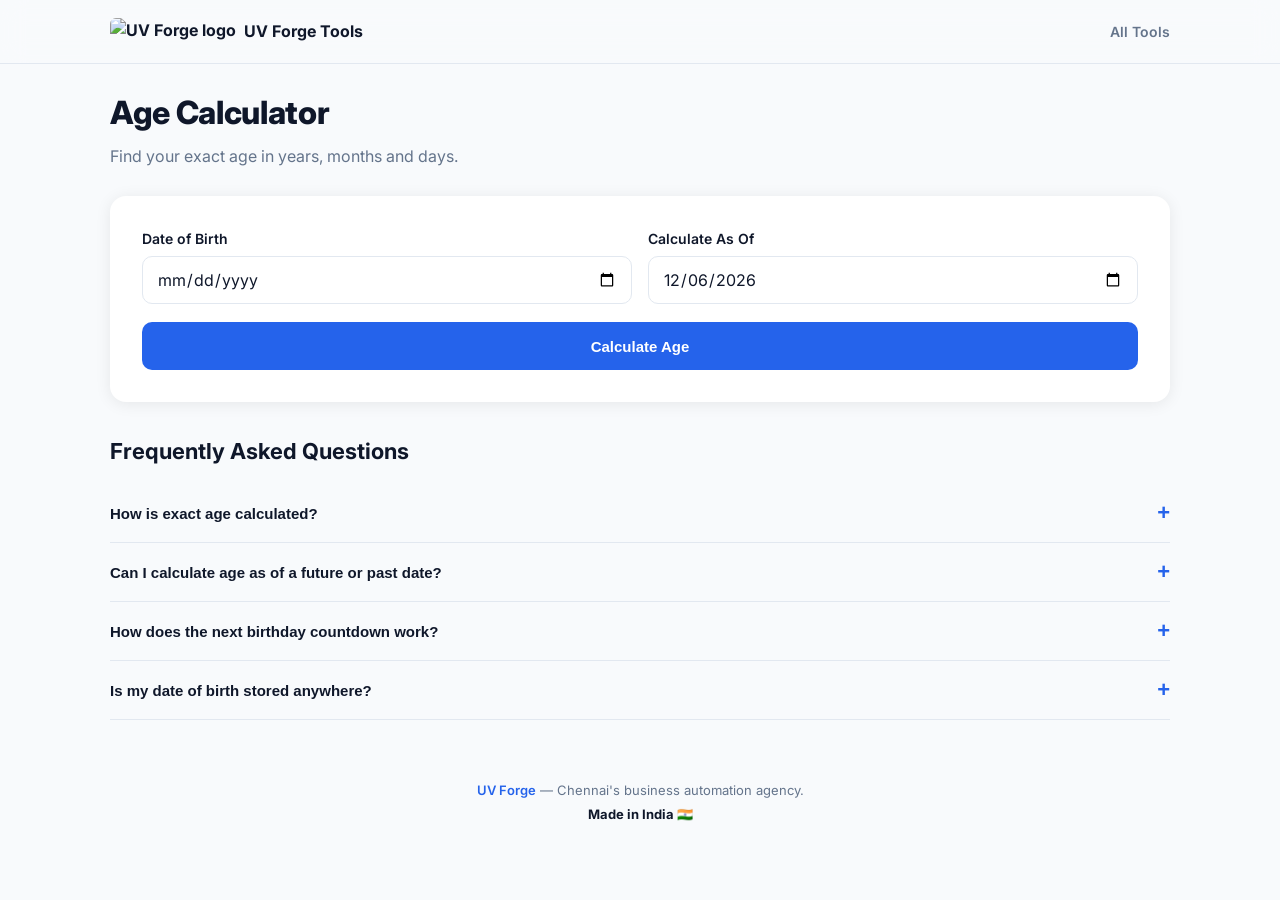
==== age-calculator.html @ b7cd0eda "Initial build: tools.uvforge.in — free Indian utility tool hub 10 tools (EMI, GST invoice, salary sl" ====
<!DOCTYPE html>
<html lang="en">
<head>
<meta charset="UTF-8">
<meta name="viewport" content="width=device-width, initial-scale=1.0">
<title>Age Calculator — Calculate Exact Age Online Free</title>
<meta name="description" content="Free online age calculator. Find your exact age in years, months and days, day of the week you were born, and countdown to your next birthday.">
<link rel="canonical" href="https://tools.uvforge.in/age-calculator.html">
<meta property="og:type" content="website">
<meta property="og:title" content="Age Calculator — Calculate Exact Age Online Free">
<meta property="og:description" content="Find your exact age in years, months, days & next birthday countdown, free.">
<meta property="og:url" content="https://tools.uvforge.in/age-calculator.html">
<meta property="og:image" content="https://i.ibb.co/tTSHgc6J/uvforge-logo-trimmed.png">
<meta name="twitter:card" content="summary">
<link rel="icon" href="https://i.ibb.co/tTSHgc6J/uvforge-logo-trimmed.png">
<link rel="preconnect" href="https://fonts.googleapis.com">
<link href="https://fonts.googleapis.com/css2?family=Inter:wght@400;600;700;800&display=swap" rel="stylesheet">
<link rel="stylesheet" href="/assets/style.css">
<script type="application/ld+json">
{ "@context":"https://schema.org","@type":"WebApplication","name":"Age Calculator","url":"https://tools.uvforge.in/age-calculator.html","applicationCategory":"UtilitiesApplication","operatingSystem":"Any","offers":{"@type":"Offer","price":"0","priceCurrency":"INR"},"publisher":{"@type":"Organization","name":"UV Forge"} }
</script>
</head>
<body>
<header class="site-header">
  <div class="container header-inner">
    <a href="/" class="logo"><img src="https://i.ibb.co/tTSHgc6J/uvforge-logo-trimmed.png" alt="UV Forge logo"> UV Forge Tools</a>
    <nav class="nav-links"><a href="/">All Tools</a></nav>
  </div>
</header>

<main class="container" style="padding-top:24px;padding-bottom:24px">
  <h1 class="tool-title">Age Calculator</h1>
  <p class="tool-desc">Find your exact age in years, months and days.</p>

  <div class="card">
    <div class="row row-2">
      <div class="field">
        <label for="dob">Date of Birth</label>
        <input type="date" id="dob">
      </div>
      <div class="field">
        <label for="asOf">Calculate As Of</label>
        <input type="date" id="asOf">
      </div>
    </div>
    <button class="btn btn-primary" onclick="calculateAge()">Calculate Age</button>

    <div class="result-panel" id="resultPanel">
      <div class="result-grid section-gap">
        <div class="stat highlight"><div class="label">Years</div><div class="value" id="rYears">0</div></div>
        <div class="stat"><div class="label">Months</div><div class="value" id="rMonths">0</div></div>
        <div class="stat"><div class="label">Days</div><div class="value" id="rDays">0</div></div>
      </div>
      <div class="result-grid">
        <div class="stat"><div class="label">Total Days Lived</div><div class="value" id="rTotalDays">0</div></div>
        <div class="stat"><div class="label">Born On</div><div class="value" id="rDow">-</div></div>
        <div class="stat"><div class="label">Next Birthday In</div><div class="value" id="rNextBday">0 days</div></div>
      </div>
      <div class="btn-row">
        <button class="btn btn-whatsapp" onclick="shareAge()">Share on WhatsApp</button>
      </div>
    </div>
  </div>

  <section class="faq">
    <h2>Frequently Asked Questions</h2>
    <div class="faq-item"><button class="faq-q">How is exact age calculated?</button><div class="faq-a">Your exact age is calculated by finding the difference between your date of birth and the reference date, broken down into complete years, months and remaining days.</div></div>
    <div class="faq-item"><button class="faq-q">Can I calculate age as of a future or past date?</button><div class="faq-a">Yes, change the "Calculate As Of" field to any date — past, present or future — to see your age on that specific date.</div></div>
    <div class="faq-item"><button class="faq-q">How does the next birthday countdown work?</button><div class="faq-a">It counts the number of days remaining until your next birthday, based on the "Calculate As Of" date, automatically rolling over to next year if your birthday this year has already passed.</div></div>
    <div class="faq-item"><button class="faq-q">Is my date of birth stored anywhere?</button><div class="faq-a">No. All calculation happens instantly in your browser using JavaScript. Your date of birth is never sent to or stored on any server.</div></div>
  </section>
</main>

<footer class="site-footer">
  <div class="container">
    <p><a href="https://uvforge.in" target="_blank" rel="noopener">UV Forge</a> — Chennai's business automation agency.</p>
    <p class="made-in-india">Made in India 🇮🇳</p>
  </div>
</footer>

<script src="/assets/app.js"></script>
<script src="/assets/share-utils.js"></script>
<script>
document.getElementById('asOf').valueAsDate = new Date();
var lastResult = null;
var DOW = ['Sunday','Monday','Tuesday','Wednesday','Thursday','Friday','Saturday'];

function calculateAge(){
  var dobVal = document.getElementById('dob').value;
  var asOfVal = document.getElementById('asOf').value;
  if(!dobVal || !asOfVal) return;
  var dob = new Date(dobVal + 'T00:00:00');
  var asOf = new Date(asOfVal + 'T00:00:00');
  if(dob > asOf) return;

  var years = asOf.getFullYear() - dob.getFullYear();
  var months = asOf.getMonth() - dob.getMonth();
  var days = asOf.getDate() - dob.getDate();
  if(days < 0){
    months -= 1;
    var prevMonth = new Date(asOf.getFullYear(), asOf.getMonth(), 0);
    days += prevMonth.getDate();
  }
  if(months < 0){
    years -= 1;
    months += 12;
  }

  var totalDays = Math.round((asOf - dob) / 86400000);

  var nextBday = new Date(asOf.getFullYear(), dob.getMonth(), dob.getDate());
  if(nextBday < asOf) nextBday = new Date(asOf.getFullYear() + 1, dob.getMonth(), dob.getDate());
  var daysToNextBday = Math.round((nextBday - asOf) / 86400000);

  lastResult = { years: years, months: months, days: days };

  document.getElementById('rYears').textContent = years;
  document.getElementById('rMonths').textContent = months;
  document.getElementById('rDays').textContent = days;
  document.getElementById('rTotalDays').textContent = formatIndianNumber(totalDays);
  document.getElementById('rDow').textContent = DOW[dob.getDay()];
  document.getElementById('rNextBday').textContent = daysToNextBday === 0 ? 'Today! 🎉' : daysToNextBday + ' days';

  document.getElementById('resultPanel').classList.add('show');
}

function shareAge(){
  if(!lastResult) return;
  waShare('Age Calculator', 'My exact age is ' + lastResult.years + ' years, ' + lastResult.months + ' months, ' + lastResult.days + ' days');
}
</script>
</body>
</html>
---- assets/style.css ----
/* ============================================================
   UV Forge Tools — shared design system
   Used by every page in this repo. Edit here to restyle globally.
   ============================================================ */
:root{
  --blue:#2563EB;
  --blue-dark:#1D4ED8;
  --blue-light:#EFF6FF;
  --bg:#F8FAFC;
  --card:#ffffff;
  --text:#0F172A;
  --text-muted:#64748B;
  --border:#E2E8F0;
  --success:#16A34A;
  --danger:#DC2626;
  --radius:16px;
  --radius-sm:10px;
  --shadow:0 2px 16px rgba(0,0,0,.08);
  --shadow-lg:0 8px 32px rgba(0,0,0,.12);
  --header-h:64px;
}
*{box-sizing:border-box}
html{scroll-behavior:smooth}
body{
  margin:0;
  font-family:'Inter',-apple-system,BlinkMacSystemFont,'Segoe UI',sans-serif;
  background:var(--bg);
  color:var(--text);
  line-height:1.55;
  -webkit-font-smoothing:antialiased;
}
img{max-width:100%}
a{color:var(--blue);text-decoration:none}
.container{max-width:1100px;margin:0 auto;padding:0 20px}

/* ---------- Header ---------- */
.site-header{
  position:sticky;top:0;z-index:50;
  height:var(--header-h);
  display:flex;align-items:center;
  background:rgba(248,250,252,.75);
  backdrop-filter:blur(12px);
  -webkit-backdrop-filter:blur(12px);
  border-bottom:1px solid var(--border);
}
.header-inner{display:flex;align-items:center;justify-content:space-between;width:100%}
.logo{display:flex;align-items:center;gap:8px;font-weight:700;font-size:16px;color:var(--text)}
.logo img{height:28px;width:auto;border-radius:6px}
.nav-links{display:flex;align-items:center;gap:20px;font-size:14px;font-weight:600}
.nav-links a{color:var(--text-muted)}
.nav-links a:hover{color:var(--blue)}

/* ---------- Hero ---------- */
.hero{padding:48px 0 32px;text-align:center}
.hero h1{font-size:clamp(28px,5vw,44px);margin:0 0 12px;font-weight:800;letter-spacing:-.02em}
.hero p{color:var(--text-muted);font-size:18px;margin:0 auto;max-width:520px}
.tool-title{font-size:clamp(24px,4vw,32px);font-weight:800;margin:0 0 6px;letter-spacing:-.01em}
.tool-desc{color:var(--text-muted);font-size:16px;margin:0 0 28px}

/* ---------- Cards ---------- */
.card{
  background:var(--card);
  border-radius:var(--radius);
  box-shadow:var(--shadow);
  padding:24px;
  margin-bottom:20px;
}
@media(min-width:640px){.card{padding:32px}}

/* ---------- Form elements ---------- */
.field{margin-bottom:18px}
.field label{display:block;font-size:14px;font-weight:600;margin-bottom:6px;color:var(--text)}
.field .hint{font-size:12px;color:var(--text-muted);margin-top:4px}
input[type=text],input[type=number],input[type=date],input[type=email],input[type=tel],select,textarea{
  width:100%;
  min-height:48px;
  padding:12px 14px;
  border:1.5px solid var(--border);
  border-radius:var(--radius-sm);
  font-size:16px;
  font-family:inherit;
  background:#fff;
  color:var(--text);
  transition:border-color .15s,box-shadow .15s;
}
textarea{min-height:100px;resize:vertical}
input:focus,select:focus,textarea:focus{
  outline:none;border-color:var(--blue);box-shadow:0 0 0 3px var(--blue-light);
}
.row{display:grid;grid-template-columns:1fr;gap:16px}
@media(min-width:560px){.row-2{grid-template-columns:1fr 1fr}.row-3{grid-template-columns:1fr 1fr 1fr}}
.toggle-group{display:inline-flex;border:1.5px solid var(--border);border-radius:var(--radius-sm);overflow:hidden}
.toggle-group button{
  border:none;background:#fff;padding:10px 18px;font-size:14px;font-weight:600;
  color:var(--text-muted);cursor:pointer;min-height:44px;
}
.toggle-group button.active{background:var(--blue);color:#fff}

/* ---------- Buttons ---------- */
.btn{
  display:inline-flex;align-items:center;justify-content:center;gap:8px;
  min-height:48px;padding:12px 24px;border-radius:var(--radius-sm);
  font-size:15px;font-weight:700;border:none;cursor:pointer;
  transition:background .15s,transform .1s;width:100%;
}
.btn:active{transform:scale(.98)}
.btn-primary{background:var(--blue);color:#fff}
.btn-primary:hover{background:var(--blue-dark)}
.btn-outline{background:#fff;color:var(--blue);border:1.5px solid var(--blue)}
.btn-outline:hover{background:var(--blue-light)}
.btn-whatsapp{background:#25D366;color:#fff}
.btn-whatsapp:hover{background:#1EBE5A}
.btn-row{display:flex;flex-direction:column;gap:10px}
@media(min-width:480px){.btn-row{flex-direction:row}}
.btn svg{width:18px;height:18px;flex-shrink:0}

/* ---------- Results ---------- */
.result-panel{display:none;margin-top:8px}
.result-panel.show{display:block;animation:fadeIn .3s ease}
@keyframes fadeIn{from{opacity:0;transform:translateY(8px)}to{opacity:1;transform:translateY(0)}}
.result-grid{display:grid;grid-template-columns:1fr 1fr;gap:12px;margin-bottom:16px}
@media(min-width:560px){.result-grid{grid-template-columns:repeat(3,1fr)}}
.stat{background:var(--blue-light);border-radius:var(--radius-sm);padding:16px;text-align:center}
.stat .label{font-size:12px;color:var(--text-muted);font-weight:600;text-transform:uppercase;letter-spacing:.03em}
.stat .value{font-size:22px;font-weight:800;color:var(--blue);margin-top:4px;word-break:break-word}
.stat.highlight{background:var(--blue);color:#fff}
.stat.highlight .label{color:rgba(255,255,255,.8)}
.stat.highlight .value{color:#fff}

table{width:100%;border-collapse:collapse;font-size:14px}
th,td{padding:10px 8px;text-align:right;border-bottom:1px solid var(--border)}
th:first-child,td:first-child{text-align:left}
th{font-weight:700;color:var(--text-muted);font-size:12px;text-transform:uppercase}
.table-wrap{overflow-x:auto;border-radius:var(--radius-sm);border:1px solid var(--border)}

/* ---------- Trust bar ---------- */
.trust-bar{
  display:flex;flex-wrap:wrap;gap:8px 20px;justify-content:center;
  padding:16px 0;font-size:13px;color:var(--text-muted);font-weight:600;
}
.trust-bar span{white-space:nowrap}

/* ---------- Tool grid (homepage) ---------- */
.tool-grid{display:grid;grid-template-columns:1fr 1fr;gap:14px;margin:32px 0}
@media(min-width:820px){.tool-grid{grid-template-columns:repeat(4,1fr)}}
.tool-card{
  background:var(--card);border-radius:var(--radius);box-shadow:var(--shadow);
  padding:20px;display:flex;flex-direction:column;gap:10px;transition:transform .15s,box-shadow .15s;
}
.tool-card:hover{transform:translateY(-3px);box-shadow:var(--shadow-lg)}
.tool-card .icon{font-size:28px}
.tool-card h3{margin:0;font-size:16px;font-weight:700}
.tool-card p{margin:0;font-size:13px;color:var(--text-muted);flex-grow:1}
.tool-card .open{font-size:14px;font-weight:700;color:var(--blue)}

/* ---------- FAQ ---------- */
.faq{margin-top:32px}
.faq h2{font-size:22px;margin-bottom:16px}
.faq-item{border-bottom:1px solid var(--border)}
.faq-q{
  width:100%;text-align:left;background:none;border:none;padding:16px 0;
  font-size:15px;font-weight:700;color:var(--text);cursor:pointer;
  display:flex;justify-content:space-between;align-items:center;gap:12px;
}
.faq-q::after{content:'+';font-size:22px;color:var(--blue);flex-shrink:0}
.faq-item.open .faq-q::after{content:'−'}
.faq-a{display:none;padding:0 0 16px;color:var(--text-muted);font-size:14px}
.faq-item.open .faq-a{display:block}

/* ---------- Footer ---------- */
.site-footer{padding:32px 0 40px;text-align:center;color:var(--text-muted);font-size:13px}
.site-footer p{margin:4px 0}
.site-footer a{color:var(--blue);font-weight:600}
.made-in-india{font-weight:700;color:var(--text);margin-top:8px}

/* ---------- Misc ---------- */
.copy-badge{
  display:inline-flex;align-items:center;gap:6px;font-size:13px;font-weight:700;
  color:var(--success);opacity:0;transition:opacity .2s;
}
.copy-badge.show{opacity:1}
.section-gap{margin-top:32px}
.qr-preview{display:flex;justify-content:center;padding:24px;background:#fff;border-radius:var(--radius-sm);border:1px solid var(--border)}
.color-swatch{width:48px;height:48px;border-radius:var(--radius-sm);border:1.5px solid var(--border);cursor:pointer}
.wa-toolbar{display:flex;flex-wrap:wrap;gap:8px;margin-bottom:12px}
.wa-toolbar button{
  min-height:40px;padding:8px 14px;border-radius:8px;border:1.5px solid var(--border);
  background:#fff;font-weight:700;font-size:14px;cursor:pointer;
}
.wa-toolbar button:hover{border-color:var(--blue);color:var(--blue)}
.gst-item-row{display:grid;grid-template-columns:1fr;gap:10px;padding:14px;border:1px solid var(--border);border-radius:var(--radius-sm);margin-bottom:10px}
@media(min-width:640px){.gst-item-row{grid-template-columns:2fr 1fr 1fr 1fr auto;align-items:end}}
.remove-row{background:none;border:none;color:var(--danger);font-weight:700;cursor:pointer;min-height:40px}
.link-btn{background:none;border:none;color:var(--blue);font-weight:700;cursor:pointer;padding:8px 0;font-size:14px}
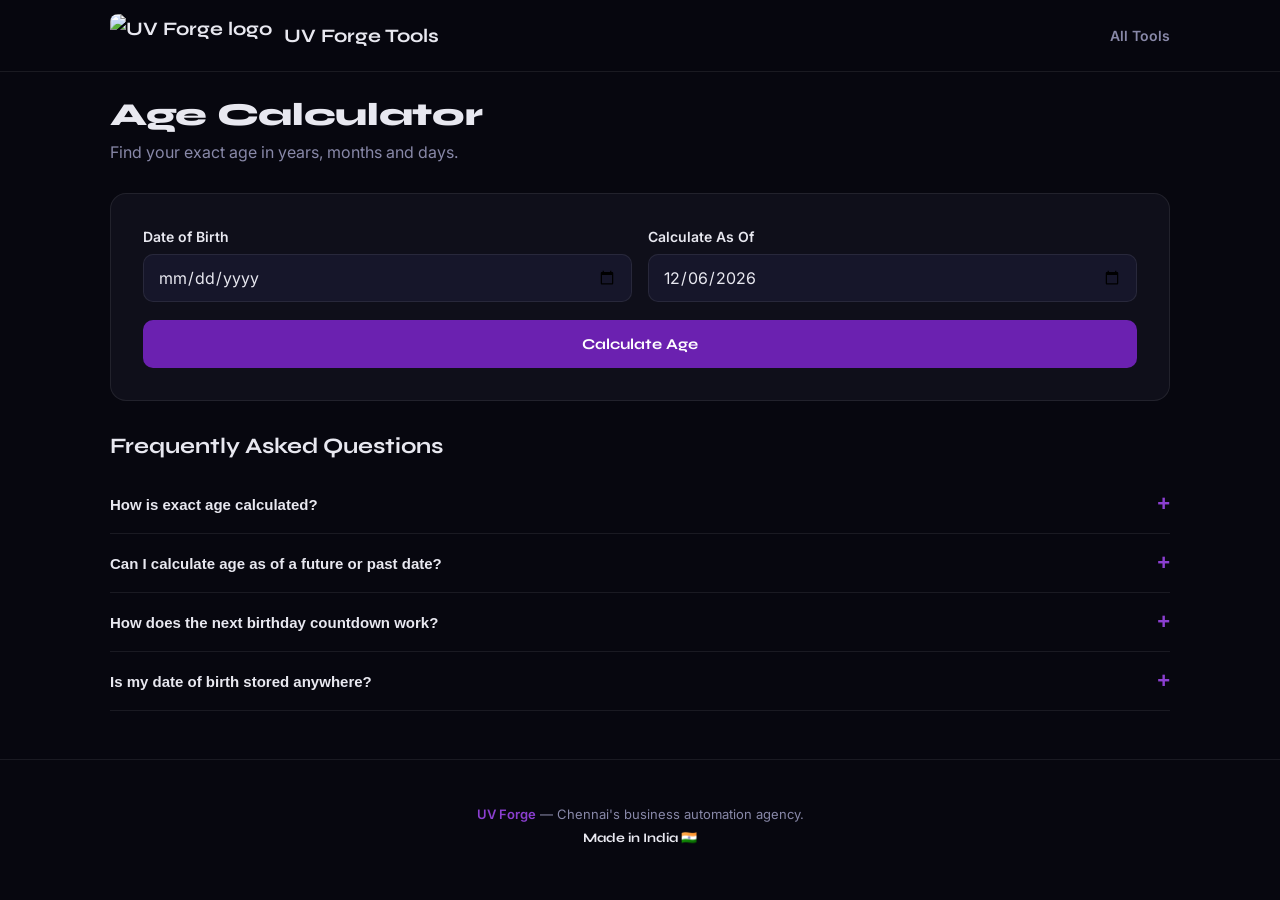
==== commit b83170c0: "Re-theme to match uvforge.in brand: dark palette, Syne font, bigger logo - Full dark theme across al" ====
--- a/age-calculator.html
+++ b/age-calculator.html
@@ -14,7 +14,7 @@
 <meta name="twitter:card" content="summary">
 <link rel="icon" href="https://i.ibb.co/tTSHgc6J/uvforge-logo-trimmed.png">
 <link rel="preconnect" href="https://fonts.googleapis.com">
-<link href="https://fonts.googleapis.com/css2?family=Inter:wght@400;600;700;800&display=swap" rel="stylesheet">
+<link href="https://fonts.googleapis.com/css2?family=Inter:wght@400;500;600;700;800&family=Syne:wght@600;700;800&display=swap" rel="stylesheet">
 <link rel="stylesheet" href="/assets/style.css">
 <script type="application/ld+json">
 { "@context":"https://schema.org","@type":"WebApplication","name":"Age Calculator","url":"https://tools.uvforge.in/age-calculator.html","applicationCategory":"UtilitiesApplication","operatingSystem":"Any","offers":{"@type":"Offer","price":"0","priceCurrency":"INR"},"publisher":{"@type":"Organization","name":"UV Forge"} }
@@ -23,7 +23,7 @@
 <body>
 <header class="site-header">
   <div class="container header-inner">
-    <a href="/" class="logo"><img src="https://i.ibb.co/tTSHgc6J/uvforge-logo-trimmed.png" alt="UV Forge logo"> UV Forge Tools</a>
+    <a href="https://uvforge.in" target="_blank" rel="noopener" class="logo"><img src="https://i.ibb.co/tTSHgc6J/uvforge-logo-trimmed.png" alt="UV Forge logo"> UV Forge Tools</a>
     <nav class="nav-links"><a href="/">All Tools</a></nav>
   </div>
 </header>
--- a/assets/style.css
+++ b/assets/style.css
@@ -1,23 +1,23 @@
 /* ============================================================
    UV Forge Tools — shared design system
-   Used by every page in this repo. Edit here to restyle globally.
+   Matches the uvforge.in brand: dark bg, purple/orange accents,
+   Syne for headings. Used by every page in this repo.
    ============================================================ */
 :root{
-  --blue:#2563EB;
-  --blue-dark:#1D4ED8;
-  --blue-light:#EFF6FF;
-  --bg:#F8FAFC;
-  --card:#ffffff;
-  --text:#0F172A;
-  --text-muted:#64748B;
-  --border:#E2E8F0;
-  --success:#16A34A;
-  --danger:#DC2626;
+  --bg:#07070F;
+  --bg2:#0F0F1A;
+  --bg3:#16162A;
+  --purple:#6B21B0;
+  --purple-light:#8B3FD0;
+  --orange:#ea580c;
+  --text:#E8E8F0;
+  --muted:#8888A8;
+  --green:#22c55e;
+  --danger:#F87171;
+  --border:rgba(255,255,255,0.08);
   --radius:16px;
   --radius-sm:10px;
-  --shadow:0 2px 16px rgba(0,0,0,.08);
-  --shadow-lg:0 8px 32px rgba(0,0,0,.12);
-  --header-h:64px;
+  --header-h:72px;
 }
 *{box-sizing:border-box}
 html{scroll-behavior:smooth}
@@ -29,8 +29,9 @@
   line-height:1.55;
   -webkit-font-smoothing:antialiased;
 }
+h1,h2,h3,h4{font-family:'Syne',sans-serif;line-height:1.2}
 img{max-width:100%}
-a{color:var(--blue);text-decoration:none}
+a{color:var(--purple-light);text-decoration:none}
 .container{max-width:1100px;margin:0 auto;padding:0 20px}
 
 /* ---------- Header ---------- */
@@ -38,30 +39,30 @@
   position:sticky;top:0;z-index:50;
   height:var(--header-h);
   display:flex;align-items:center;
-  background:rgba(248,250,252,.75);
+  background:rgba(7,7,15,.92);
   backdrop-filter:blur(12px);
   -webkit-backdrop-filter:blur(12px);
   border-bottom:1px solid var(--border);
 }
 .header-inner{display:flex;align-items:center;justify-content:space-between;width:100%}
-.logo{display:flex;align-items:center;gap:8px;font-weight:700;font-size:16px;color:var(--text)}
-.logo img{height:28px;width:auto;border-radius:6px}
+.logo{display:flex;align-items:center;gap:12px;font-weight:700;font-size:19px;color:var(--text);font-family:'Syne',sans-serif}
+.logo img{height:44px;width:auto;border-radius:8px}
 .nav-links{display:flex;align-items:center;gap:20px;font-size:14px;font-weight:600}
-.nav-links a{color:var(--text-muted)}
-.nav-links a:hover{color:var(--blue)}
+.nav-links a{color:var(--muted)}
+.nav-links a:hover{color:var(--purple-light)}
 
 /* ---------- Hero ---------- */
 .hero{padding:48px 0 32px;text-align:center}
 .hero h1{font-size:clamp(28px,5vw,44px);margin:0 0 12px;font-weight:800;letter-spacing:-.02em}
-.hero p{color:var(--text-muted);font-size:18px;margin:0 auto;max-width:520px}
+.hero p{color:var(--muted);font-size:18px;margin:0 auto;max-width:520px}
 .tool-title{font-size:clamp(24px,4vw,32px);font-weight:800;margin:0 0 6px;letter-spacing:-.01em}
-.tool-desc{color:var(--text-muted);font-size:16px;margin:0 0 28px}
+.tool-desc{color:var(--muted);font-size:16px;margin:0 0 28px}
 
 /* ---------- Cards ---------- */
 .card{
-  background:var(--card);
+  background:var(--bg2);
+  border:1px solid var(--border);
   border-radius:var(--radius);
-  box-shadow:var(--shadow);
   padding:24px;
   margin-bottom:20px;
 }
@@ -70,8 +71,8 @@
 /* ---------- Form elements ---------- */
 .field{margin-bottom:18px}
 .field label{display:block;font-size:14px;font-weight:600;margin-bottom:6px;color:var(--text)}
-.field .hint{font-size:12px;color:var(--text-muted);margin-top:4px}
-input[type=text],input[type=number],input[type=date],input[type=email],input[type=tel],select,textarea{
+.field .hint{font-size:12px;color:var(--muted);margin-top:4px}
+input[type=text],input[type=number],input[type=date],input[type=email],input[type=tel],input[type=month],select,textarea{
   width:100%;
   min-height:48px;
   padding:12px 14px;
@@ -79,35 +80,39 @@
   border-radius:var(--radius-sm);
   font-size:16px;
   font-family:inherit;
-  background:#fff;
+  background:var(--bg3);
   color:var(--text);
   transition:border-color .15s,box-shadow .15s;
 }
+input::placeholder,textarea::placeholder{color:var(--muted)}
 textarea{min-height:100px;resize:vertical}
 input:focus,select:focus,textarea:focus{
-  outline:none;border-color:var(--blue);box-shadow:0 0 0 3px var(--blue-light);
-}
+  outline:none;border-color:var(--purple-light);box-shadow:0 0 0 3px rgba(139,63,208,.2);
+}
+input[type=color]{padding:4px;cursor:pointer}
+input[type=file]{color:var(--muted);font-size:13px}
 .row{display:grid;grid-template-columns:1fr;gap:16px}
 @media(min-width:560px){.row-2{grid-template-columns:1fr 1fr}.row-3{grid-template-columns:1fr 1fr 1fr}}
-.toggle-group{display:inline-flex;border:1.5px solid var(--border);border-radius:var(--radius-sm);overflow:hidden}
+.toggle-group{display:inline-flex;border:1.5px solid var(--border);border-radius:var(--radius-sm);overflow:hidden;background:var(--bg3)}
 .toggle-group button{
-  border:none;background:#fff;padding:10px 18px;font-size:14px;font-weight:600;
-  color:var(--text-muted);cursor:pointer;min-height:44px;
-}
-.toggle-group button.active{background:var(--blue);color:#fff}
+  border:none;background:none;padding:10px 18px;font-size:14px;font-weight:600;
+  color:var(--muted);cursor:pointer;min-height:44px;
+}
+.toggle-group button.active{background:var(--purple);color:#fff}
 
 /* ---------- Buttons ---------- */
 .btn{
   display:inline-flex;align-items:center;justify-content:center;gap:8px;
   min-height:48px;padding:12px 24px;border-radius:var(--radius-sm);
   font-size:15px;font-weight:700;border:none;cursor:pointer;
-  transition:background .15s,transform .1s;width:100%;
+  transition:background .15s,transform .1s,border-color .15s,color .15s;width:100%;
+  font-family:'Syne',sans-serif;
 }
 .btn:active{transform:scale(.98)}
-.btn-primary{background:var(--blue);color:#fff}
-.btn-primary:hover{background:var(--blue-dark)}
-.btn-outline{background:#fff;color:var(--blue);border:1.5px solid var(--blue)}
-.btn-outline:hover{background:var(--blue-light)}
+.btn-primary{background:var(--purple);color:#fff}
+.btn-primary:hover{background:var(--purple-light)}
+.btn-outline{background:transparent;color:var(--text);border:1.5px solid var(--border)}
+.btn-outline:hover{border-color:var(--purple-light);color:var(--purple-light)}
 .btn-whatsapp{background:#25D366;color:#fff}
 .btn-whatsapp:hover{background:#1EBE5A}
 .btn-row{display:flex;flex-direction:column;gap:10px}
@@ -120,23 +125,26 @@
 @keyframes fadeIn{from{opacity:0;transform:translateY(8px)}to{opacity:1;transform:translateY(0)}}
 .result-grid{display:grid;grid-template-columns:1fr 1fr;gap:12px;margin-bottom:16px}
 @media(min-width:560px){.result-grid{grid-template-columns:repeat(3,1fr)}}
-.stat{background:var(--blue-light);border-radius:var(--radius-sm);padding:16px;text-align:center}
-.stat .label{font-size:12px;color:var(--text-muted);font-weight:600;text-transform:uppercase;letter-spacing:.03em}
-.stat .value{font-size:22px;font-weight:800;color:var(--blue);margin-top:4px;word-break:break-word}
-.stat.highlight{background:var(--blue);color:#fff}
-.stat.highlight .label{color:rgba(255,255,255,.8)}
-.stat.highlight .value{color:#fff}
+.stat{background:var(--bg3);border:1px solid var(--border);border-radius:var(--radius-sm);padding:16px;text-align:center}
+.stat .label{font-size:12px;color:var(--muted);font-weight:600;text-transform:uppercase;letter-spacing:.03em}
+.stat .value{
+  font-family:'Syne',sans-serif;font-size:22px;font-weight:800;margin-top:4px;word-break:break-word;
+  background:linear-gradient(135deg,var(--purple-light),var(--orange));
+  -webkit-background-clip:text;-webkit-text-fill-color:transparent;background-clip:text;
+}
+.stat.highlight{background:linear-gradient(135deg,rgba(107,33,176,.25),rgba(234,88,12,.12));border-color:rgba(107,33,176,.4)}
+.stat.highlight .value{-webkit-text-fill-color:#fff;background:none}
 
 table{width:100%;border-collapse:collapse;font-size:14px}
-th,td{padding:10px 8px;text-align:right;border-bottom:1px solid var(--border)}
+th,td{padding:10px 8px;text-align:right;border-bottom:1px solid var(--border);color:var(--text)}
 th:first-child,td:first-child{text-align:left}
-th{font-weight:700;color:var(--text-muted);font-size:12px;text-transform:uppercase}
+th{font-weight:700;color:var(--muted);font-size:12px;text-transform:uppercase}
 .table-wrap{overflow-x:auto;border-radius:var(--radius-sm);border:1px solid var(--border)}
 
 /* ---------- Trust bar ---------- */
 .trust-bar{
   display:flex;flex-wrap:wrap;gap:8px 20px;justify-content:center;
-  padding:16px 0;font-size:13px;color:var(--text-muted);font-weight:600;
+  padding:16px 0;font-size:13px;color:var(--muted);font-weight:600;
 }
 .trust-bar span{white-space:nowrap}
 
@@ -144,14 +152,14 @@
 .tool-grid{display:grid;grid-template-columns:1fr 1fr;gap:14px;margin:32px 0}
 @media(min-width:820px){.tool-grid{grid-template-columns:repeat(4,1fr)}}
 .tool-card{
-  background:var(--card);border-radius:var(--radius);box-shadow:var(--shadow);
-  padding:20px;display:flex;flex-direction:column;gap:10px;transition:transform .15s,box-shadow .15s;
-}
-.tool-card:hover{transform:translateY(-3px);box-shadow:var(--shadow-lg)}
+  background:var(--bg2);border:1px solid var(--border);border-radius:var(--radius);
+  padding:20px;display:flex;flex-direction:column;gap:10px;transition:transform .2s,border-color .2s;
+}
+.tool-card:hover{transform:translateY(-4px);border-color:rgba(107,33,176,.4)}
 .tool-card .icon{font-size:28px}
-.tool-card h3{margin:0;font-size:16px;font-weight:700}
-.tool-card p{margin:0;font-size:13px;color:var(--text-muted);flex-grow:1}
-.tool-card .open{font-size:14px;font-weight:700;color:var(--blue)}
+.tool-card h3{margin:0;font-size:16px;font-weight:700;font-family:'Syne',sans-serif;color:var(--text)}
+.tool-card p{margin:0;font-size:13px;color:var(--muted);flex-grow:1}
+.tool-card .open{font-size:14px;font-weight:700;color:var(--purple-light)}
 
 /* ---------- FAQ ---------- */
 .faq{margin-top:32px}
@@ -162,21 +170,21 @@
   font-size:15px;font-weight:700;color:var(--text);cursor:pointer;
   display:flex;justify-content:space-between;align-items:center;gap:12px;
 }
-.faq-q::after{content:'+';font-size:22px;color:var(--blue);flex-shrink:0}
+.faq-q::after{content:'+';font-size:22px;color:var(--purple-light);flex-shrink:0}
 .faq-item.open .faq-q::after{content:'−'}
-.faq-a{display:none;padding:0 0 16px;color:var(--text-muted);font-size:14px}
+.faq-a{display:none;padding:0 0 16px;color:var(--muted);font-size:14px}
 .faq-item.open .faq-a{display:block}
 
 /* ---------- Footer ---------- */
-.site-footer{padding:32px 0 40px;text-align:center;color:var(--text-muted);font-size:13px}
+.site-footer{padding:40px 0;text-align:center;color:var(--muted);font-size:13px;border-top:1px solid var(--border);margin-top:24px}
 .site-footer p{margin:4px 0}
-.site-footer a{color:var(--blue);font-weight:600}
-.made-in-india{font-weight:700;color:var(--text);margin-top:8px}
+.site-footer a{color:var(--purple-light);font-weight:600}
+.made-in-india{font-weight:700;color:var(--text);margin-top:8px;font-family:'Syne',sans-serif}
 
 /* ---------- Misc ---------- */
 .copy-badge{
   display:inline-flex;align-items:center;gap:6px;font-size:13px;font-weight:700;
-  color:var(--success);opacity:0;transition:opacity .2s;
+  color:var(--green);opacity:0;transition:opacity .2s;
 }
 .copy-badge.show{opacity:1}
 .section-gap{margin-top:32px}
@@ -185,10 +193,10 @@
 .wa-toolbar{display:flex;flex-wrap:wrap;gap:8px;margin-bottom:12px}
 .wa-toolbar button{
   min-height:40px;padding:8px 14px;border-radius:8px;border:1.5px solid var(--border);
-  background:#fff;font-weight:700;font-size:14px;cursor:pointer;
-}
-.wa-toolbar button:hover{border-color:var(--blue);color:var(--blue)}
-.gst-item-row{display:grid;grid-template-columns:1fr;gap:10px;padding:14px;border:1px solid var(--border);border-radius:var(--radius-sm);margin-bottom:10px}
+  background:var(--bg3);color:var(--text);font-weight:700;font-size:14px;cursor:pointer;
+}
+.wa-toolbar button:hover{border-color:var(--purple-light);color:var(--purple-light)}
+.gst-item-row{display:grid;grid-template-columns:1fr;gap:10px;padding:14px;background:var(--bg3);border:1px solid var(--border);border-radius:var(--radius-sm);margin-bottom:10px}
 @media(min-width:640px){.gst-item-row{grid-template-columns:2fr 1fr 1fr 1fr auto;align-items:end}}
 .remove-row{background:none;border:none;color:var(--danger);font-weight:700;cursor:pointer;min-height:40px}
-.link-btn{background:none;border:none;color:var(--blue);font-weight:700;cursor:pointer;padding:8px 0;font-size:14px}
+.link-btn{background:none;border:none;color:var(--purple-light);font-weight:700;cursor:pointer;padding:8px 0;font-size:14px}
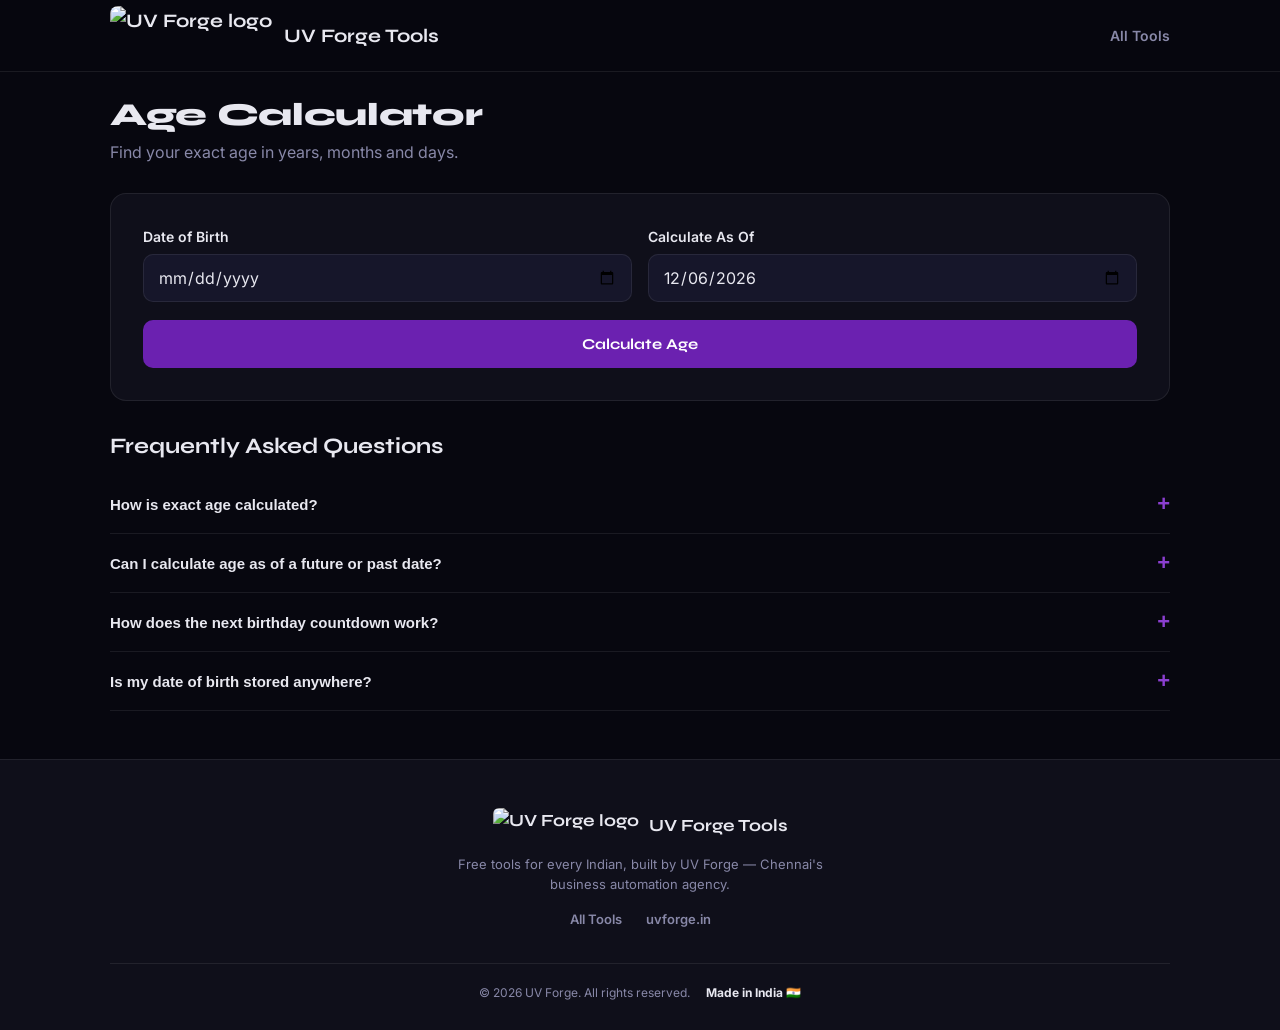
==== commit be74420e: "Bigger logo (44px -> 60px) + redesigned footer - Logo matches the 60px size now used site-wide on uv" ====
--- a/age-calculator.html
+++ b/age-calculator.html
@@ -72,9 +72,20 @@
 </main>
 
 <footer class="site-footer">
-  <div class="container">
-    <p><a href="https://uvforge.in" target="_blank" rel="noopener">UV Forge</a> — Chennai's business automation agency.</p>
-    <p class="made-in-india">Made in India 🇮🇳</p>
+  <div class="container footer-inner">
+    <a href="https://uvforge.in" target="_blank" rel="noopener" class="footer-brand">
+      <img src="https://i.ibb.co/tTSHgc6J/uvforge-logo-trimmed.png" alt="UV Forge logo">
+      <span>UV Forge Tools</span>
+    </a>
+    <p class="footer-tagline">Free tools for every Indian, built by UV Forge — Chennai's business automation agency.</p>
+    <nav class="footer-links">
+      <a href="/">All Tools</a>
+      <a href="https://uvforge.in" target="_blank" rel="noopener">uvforge.in</a>
+    </nav>
+    <div class="footer-bottom">
+      <span>© 2026 UV Forge. All rights reserved.</span>
+      <span class="made-in-india">Made in India 🇮🇳</span>
+    </div>
   </div>
 </footer>
 
--- a/assets/style.css
+++ b/assets/style.css
@@ -46,7 +46,7 @@
 }
 .header-inner{display:flex;align-items:center;justify-content:space-between;width:100%}
 .logo{display:flex;align-items:center;gap:12px;font-weight:700;font-size:19px;color:var(--text);font-family:'Syne',sans-serif}
-.logo img{height:44px;width:auto;border-radius:8px}
+.logo img{height:60px;width:auto;border-radius:8px}
 .nav-links{display:flex;align-items:center;gap:20px;font-size:14px;font-weight:600}
 .nav-links a{color:var(--muted)}
 .nav-links a:hover{color:var(--purple-light)}
@@ -176,10 +176,16 @@
 .faq-item.open .faq-a{display:block}
 
 /* ---------- Footer ---------- */
-.site-footer{padding:40px 0;text-align:center;color:var(--muted);font-size:13px;border-top:1px solid var(--border);margin-top:24px}
-.site-footer p{margin:4px 0}
-.site-footer a{color:var(--purple-light);font-weight:600}
-.made-in-india{font-weight:700;color:var(--text);margin-top:8px;font-family:'Syne',sans-serif}
+.site-footer{padding:48px 0 28px;color:var(--muted);font-size:13px;border-top:1px solid var(--border);margin-top:24px;background:var(--bg2)}
+.footer-inner{display:flex;flex-direction:column;align-items:center;text-align:center;gap:10px}
+.footer-brand{display:flex;align-items:center;gap:10px;font-family:'Syne',sans-serif;font-weight:700;font-size:17px;color:var(--text)}
+.footer-brand img{height:36px;width:auto;border-radius:6px}
+.footer-tagline{color:var(--muted);font-size:13px;max-width:420px;margin:0}
+.footer-links{display:flex;gap:24px;font-size:13px;font-weight:600;margin-top:4px}
+.footer-links a{color:var(--muted)}
+.footer-links a:hover{color:var(--purple-light)}
+.footer-bottom{width:100%;border-top:1px solid var(--border);margin-top:24px;padding-top:20px;display:flex;justify-content:center;gap:16px;flex-wrap:wrap;font-size:12px;color:var(--muted)}
+.made-in-india{font-weight:700;color:var(--text)}
 
 /* ---------- Misc ---------- */
 .copy-badge{
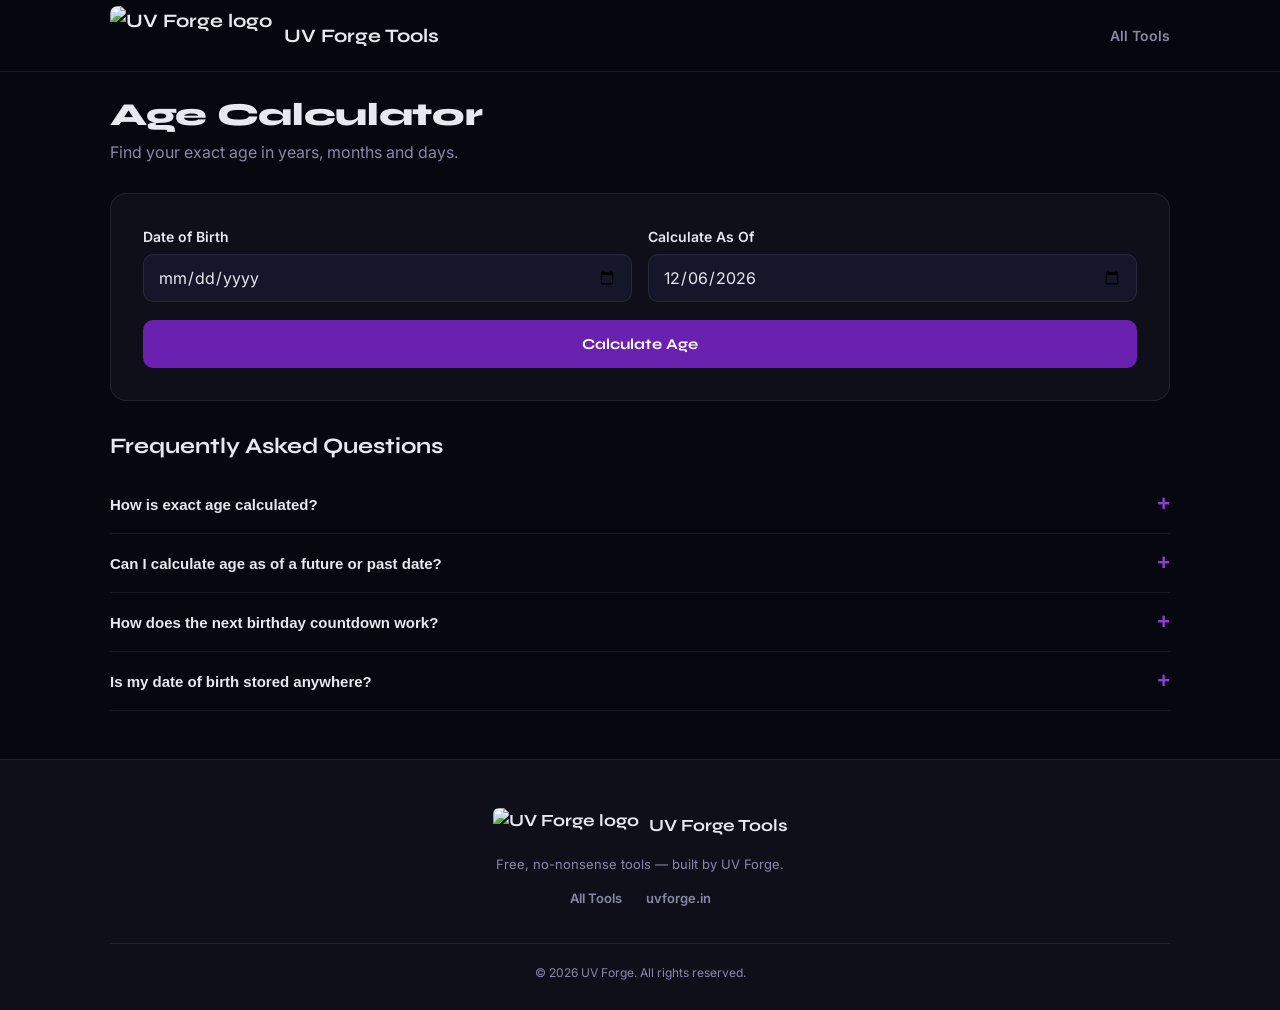
==== commit e0bbdd16: "Footer: drop Chennai/India geographic scoping for global positioning Tagline now reads "Free, no-non" ====
--- a/age-calculator.html
+++ b/age-calculator.html
@@ -77,14 +77,13 @@
       <img src="https://i.ibb.co/tTSHgc6J/uvforge-logo-trimmed.png" alt="UV Forge logo">
       <span>UV Forge Tools</span>
     </a>
-    <p class="footer-tagline">Free tools for every Indian, built by UV Forge — Chennai's business automation agency.</p>
+    <p class="footer-tagline">Free, no-nonsense tools — built by UV Forge.</p>
     <nav class="footer-links">
       <a href="/">All Tools</a>
       <a href="https://uvforge.in" target="_blank" rel="noopener">uvforge.in</a>
     </nav>
     <div class="footer-bottom">
       <span>© 2026 UV Forge. All rights reserved.</span>
-      <span class="made-in-india">Made in India 🇮🇳</span>
     </div>
   </div>
 </footer>
